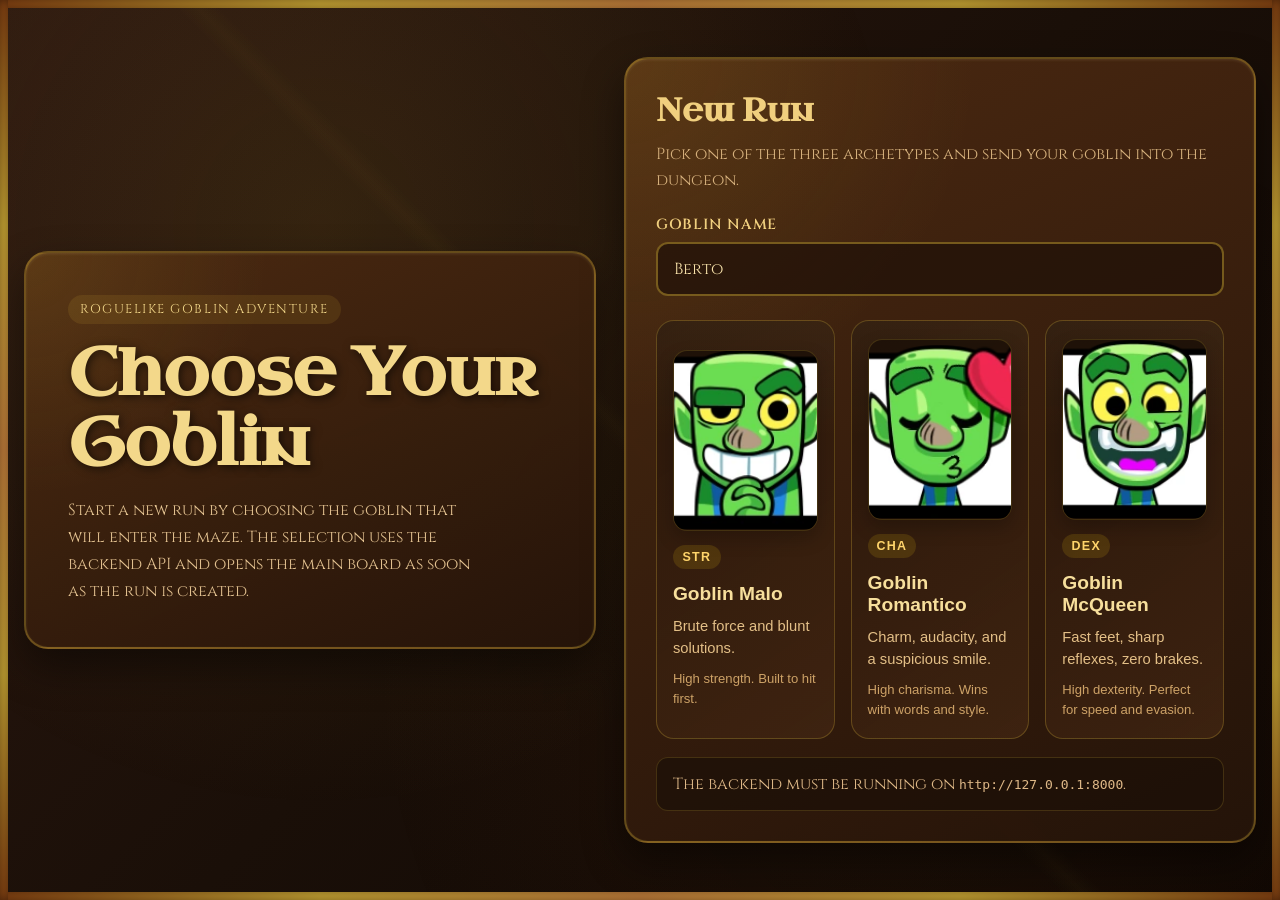
==== frontend/start.html @ b199ed65 "Add start screen and backend/frontend fixes" ====
<!DOCTYPE html>
<html lang="en">
<head>
    <meta charset="UTF-8">
    <meta name="viewport" content="width=device-width, initial-scale=1.0">
    <title>Goblins y Mazmorras | Start</title>
    <link rel="preconnect" href="https://fonts.googleapis.com">
    <link rel="preconnect" href="https://fonts.gstatic.com" crossorigin>
    <link href="https://fonts.googleapis.com/css2?family=Cinzel:wght@400;600;700&family=Uncial+Antiqua&display=swap" rel="stylesheet">
    <link rel="stylesheet" href="style.css">
</head>
<body class="start-screen">
    <main class="start-shell">
        <section class="start-hero">
            <p class="start-kicker">Roguelike Goblin Adventure</p>
            <h1 class="start-title">Choose Your Goblin</h1>
            <p class="start-copy">
                Start a new run by choosing the goblin that will enter the maze.
                The selection uses the backend API and opens the main board as soon as the run is created.
            </p>
        </section>

        <section class="start-panel">
            <div class="start-panel-header">
                <h2 class="start-panel-title">New Run</h2>
                <p class="start-panel-subtitle">Pick one of the three archetypes and send your goblin into the dungeon.</p>
            </div>

            <label class="start-label" for="goblinName">Goblin Name</label>
            <input id="goblinName" class="start-input" type="text" maxlength="40" value="Berto" placeholder="Berto">

            <div class="character-grid">
                <button class="character-card" type="button" data-archetype="malo">
                    <img class="character-art" src="../src/GoblinMalo.webp" alt="Goblin Malo">
                    <span class="character-badge">STR</span>
                    <h3 class="character-name">Goblin Malo</h3>
                    <p class="character-tagline">Brute force and blunt solutions.</p>
                    <p class="character-stats">High strength. Built to hit first.</p>
                </button>

                <button class="character-card" type="button" data-archetype="romantico">
                    <img class="character-art" src="../src/GoblinRomantico.webp" alt="Goblin Romantico">
                    <span class="character-badge">CHA</span>
                    <h3 class="character-name">Goblin Romantico</h3>
                    <p class="character-tagline">Charm, audacity, and a suspicious smile.</p>
                    <p class="character-stats">High charisma. Wins with words and style.</p>
                </button>

                <button class="character-card" type="button" data-archetype="rayo_mcqueen">
                    <img class="character-art" src="../src/GoblinMcQueen.webp" alt="Goblin McQueen">
                    <span class="character-badge">DEX</span>
                    <h3 class="character-name">Goblin McQueen</h3>
                    <p class="character-tagline">Fast feet, sharp reflexes, zero brakes.</p>
                    <p class="character-stats">High dexterity. Perfect for speed and evasion.</p>
                </button>
            </div>

            <div id="startStatus" class="start-status" aria-live="polite">
                The backend must be running on <code>http://127.0.0.1:8000</code>.
            </div>
        </section>
    </main>

    <div class="medieval-border top"></div>
    <div class="medieval-border bottom"></div>
    <div class="medieval-border left"></div>
    <div class="medieval-border right"></div>

    <script src="start.js"></script>
</body>
</html>
---- frontend/style.css ----
/* Medieval Theme Styles */
* {
    margin: 0;
    padding: 0;
    box-sizing: border-box;
}

body {
    font-family: 'Cinzel', serif;
    background: linear-gradient(135deg, #2c1810 0%, #1a0f08 50%, #0d0704 100%);
    background-attachment: fixed;
    overflow: hidden;
    position: relative;
    color: #d4af37;
}

body.start-screen {
    overflow: auto;
}

/* Parchment texture overlay */
body::before {
    content: '';
    position: fixed;
    top: 0;
    left: 0;
    width: 100%;
    height: 100%;
    background-image: 
        radial-gradient(circle at 25% 25%, rgba(212, 175, 55, 0.1) 0%, transparent 50%),
        radial-gradient(circle at 75% 75%, rgba(139, 69, 19, 0.1) 0%, transparent 50%),
        linear-gradient(45deg, transparent 49%, rgba(212, 175, 55, 0.03) 50%, transparent 51%);
    pointer-events: none;
    z-index: 1;
}

#gameCanvas {
    display: block;
    cursor: crosshair;
    position: relative;
    z-index: 2;
    border-radius: 8px;
    box-shadow: 
        inset 0 0 50px rgba(0, 0, 0, 0.5),
        0 0 30px rgba(212, 175, 55, 0.3);
}

/* Medieval Borders */
.medieval-border {
    position: fixed;
    background: linear-gradient(45deg, #8b4513, #d4af37, #8b4513);
    z-index: 3;
    box-shadow: inset 0 0 10px rgba(0, 0, 0, 0.5);
}

.medieval-border.top {
    top: 0;
    left: 0;
    right: 0;
    height: 8px;
    background: linear-gradient(to right, #8b4513, #d4af37, #cd853f, #d4af37, #8b4513);
}

.medieval-border.bottom {
    bottom: 0;
    left: 0;
    right: 0;
    height: 8px;
    background: linear-gradient(to right, #8b4513, #d4af37, #cd853f, #d4af37, #8b4513);
}

.medieval-border.left {
    top: 0;
    bottom: 0;
    left: 0;
    width: 8px;
    background: linear-gradient(to bottom, #8b4513, #d4af37, #cd853f, #d4af37, #8b4513);
}

.medieval-border.right {
    top: 0;
    bottom: 0;
    right: 0;
    width: 8px;
    background: linear-gradient(to bottom, #8b4513, #d4af37, #cd853f, #d4af37, #8b4513);
}

/* Game Overlay */
.game-overlay {
    position: fixed;
    top: 20px;
    left: 20px;
    right: 20px;
    z-index: 4;
    pointer-events: none;
}

.title-banner {
    text-align: center;
    margin-bottom: 20px;
    background: linear-gradient(135deg, rgba(139, 69, 19, 0.9), rgba(160, 82, 45, 0.9));
    border: 3px solid #d4af37;
    border-radius: 15px;
    padding: 15px 30px;
    box-shadow: 
        0 8px 32px rgba(0, 0, 0, 0.6),
        inset 0 2px 4px rgba(212, 175, 55, 0.3);
    backdrop-filter: blur(5px);
}

.game-title {
    font-family: 'Uncial Antiqua', cursive;
    font-size: 2.5rem;
    color: #d4af37;
    text-shadow: 
        2px 2px 4px rgba(0, 0, 0, 0.8),
        0 0 10px rgba(212, 175, 55, 0.5);
    margin-bottom: 5px;
    letter-spacing: 2px;
}

.subtitle {
    font-size: 1rem;
    color: #cd853f;
    font-style: italic;
    text-shadow: 1px 1px 2px rgba(0, 0, 0, 0.8);
    letter-spacing: 1px;
}

.game-info {
    position: fixed;
    top: 120px;
    right: 20px;
    width: 280px;
}

.info-panel {
    background: linear-gradient(135deg, rgba(139, 69, 19, 0.95), rgba(101, 67, 33, 0.95));
    border: 2px solid #d4af37;
    border-radius: 10px;
    padding: 15px;
    box-shadow: 
        0 6px 20px rgba(0, 0, 0, 0.6),
        inset 0 1px 3px rgba(212, 175, 55, 0.2);
    backdrop-filter: blur(3px);
}

.panel-title {
    font-size: 1.1rem;
    font-weight: 600;
    color: #d4af37;
    text-align: center;
    margin-bottom: 10px;
    text-shadow: 1px 1px 2px rgba(0, 0, 0, 0.8);
    border-bottom: 1px solid rgba(212, 175, 55, 0.3);
    padding-bottom: 5px;
}

.quest-text {
    font-size: 0.9rem;
    color: #deb887;
    line-height: 1.4;
    text-shadow: 1px 1px 1px rgba(0, 0, 0, 0.6);
}

.start-shell {
    position: relative;
    z-index: 2;
    min-height: 100vh;
    padding: 56px 24px;
    display: grid;
    grid-template-columns: minmax(280px, 0.95fr) minmax(320px, 1.05fr);
    gap: 28px;
    align-items: center;
}

.start-hero,
.start-panel {
    border: 2px solid rgba(212, 175, 55, 0.35);
    border-radius: 24px;
    background:
        radial-gradient(circle at top left, rgba(212, 175, 55, 0.12), transparent 35%),
        linear-gradient(155deg, rgba(78, 43, 18, 0.94), rgba(37, 20, 9, 0.97));
    box-shadow:
        0 18px 40px rgba(0, 0, 0, 0.45),
        inset 0 1px 3px rgba(255, 235, 174, 0.12);
}

.start-hero {
    padding: 42px;
}

.start-kicker {
    display: inline-block;
    margin-bottom: 14px;
    padding: 6px 12px;
    border-radius: 999px;
    background: rgba(212, 175, 55, 0.12);
    color: #f3d88a;
    font-size: 0.8rem;
    letter-spacing: 0.12em;
    text-transform: uppercase;
}

.start-title {
    font-family: 'Uncial Antiqua', cursive;
    font-size: clamp(2.4rem, 6vw, 4.2rem);
    line-height: 1.05;
    color: #f3d88a;
    text-shadow: 2px 2px 10px rgba(0, 0, 0, 0.6);
    margin-bottom: 18px;
}

.start-copy {
    max-width: 42ch;
    color: #e1c08f;
    font-size: 1rem;
    line-height: 1.7;
}

.start-panel {
    padding: 30px;
}

.start-panel-header {
    margin-bottom: 22px;
}

.start-panel-title {
    font-family: 'Uncial Antiqua', cursive;
    font-size: 2rem;
    color: #f0cf7e;
    margin-bottom: 10px;
}

.start-panel-subtitle {
    color: #d5b07c;
    line-height: 1.6;
}

.start-label {
    display: block;
    margin-bottom: 8px;
    color: #f0cf7e;
    font-size: 0.92rem;
    font-weight: 600;
    letter-spacing: 0.05em;
    text-transform: uppercase;
}

.start-input {
    width: 100%;
    margin-bottom: 24px;
    padding: 14px 16px;
    border: 2px solid rgba(212, 175, 55, 0.45);
    border-radius: 12px;
    background: rgba(34, 18, 8, 0.75);
    color: #f8e2aa;
    font-family: 'Cinzel', serif;
    font-size: 1rem;
    outline: none;
    transition: border-color 0.2s ease, box-shadow 0.2s ease;
}

.start-input:focus {
    border-color: #f1c40f;
    box-shadow: 0 0 0 4px rgba(241, 196, 15, 0.12);
}

.character-grid {
    display: grid;
    grid-template-columns: repeat(3, minmax(0, 1fr));
    gap: 16px;
}

.character-card {
    text-align: left;
    padding: 18px 16px;
    border: 1px solid rgba(212, 175, 55, 0.28);
    border-radius: 18px;
    background:
        linear-gradient(180deg, rgba(255, 220, 140, 0.05), transparent 28%),
        linear-gradient(145deg, rgba(40, 22, 10, 0.9), rgba(68, 39, 19, 0.72));
    color: inherit;
    cursor: pointer;
    transition: transform 0.2s ease, border-color 0.2s ease, box-shadow 0.2s ease;
}

.character-card:hover {
    transform: translateY(-4px);
    border-color: rgba(241, 196, 15, 0.65);
    box-shadow: 0 12px 25px rgba(0, 0, 0, 0.28);
}

.character-art {
    display: block;
    width: 100%;
    aspect-ratio: 4 / 5;
    object-fit: cover;
    object-position: center top;
    border-radius: 14px;
    margin-bottom: 14px;
    border: 1px solid rgba(212, 175, 55, 0.2);
    box-shadow: 0 8px 18px rgba(0, 0, 0, 0.22);
    background: rgba(20, 11, 5, 0.65);
}

.character-card:disabled {
    cursor: progress;
    opacity: 0.7;
}

.character-card.is-loading {
    transform: none;
}

.character-badge {
    display: inline-flex;
    align-items: center;
    justify-content: center;
    min-width: 48px;
    padding: 5px 9px;
    border-radius: 999px;
    margin-bottom: 14px;
    background: rgba(241, 196, 15, 0.14);
    color: #ffd56b;
    font-size: 0.78rem;
    font-weight: 700;
    letter-spacing: 0.1em;
}

.character-name {
    color: #f7df9c;
    font-size: 1.2rem;
    margin-bottom: 10px;
}

.character-tagline {
    color: #e3bf87;
    font-size: 0.92rem;
    line-height: 1.5;
    margin-bottom: 10px;
}

.character-stats {
    color: #cda267;
    font-size: 0.82rem;
    line-height: 1.5;
}

.start-status {
    margin-top: 18px;
    padding: 14px 16px;
    border-radius: 12px;
    background: rgba(28, 16, 8, 0.72);
    border: 1px solid rgba(212, 175, 55, 0.2);
    color: #deb887;
    line-height: 1.5;
}

.start-status.is-error {
    color: #f5b7b1;
    border-color: rgba(231, 76, 60, 0.35);
}

.start-status.is-success {
    color: #d8c28a;
}

.inventory-button {
    position: fixed;
    top: 120px;
    left: 20px;
    padding: 10px 18px;
    border: 2px solid #d4af37;
    border-radius: 999px;
    background: linear-gradient(135deg, rgba(139, 69, 19, 0.95), rgba(101, 67, 33, 0.95));
    color: #f3d88a;
    font-family: 'Cinzel', serif;
    font-size: 0.9rem;
    font-weight: 600;
    letter-spacing: 0.04em;
    cursor: pointer;
    pointer-events: auto;
    z-index: 5;
    box-shadow:
        0 6px 18px rgba(0, 0, 0, 0.45),
        inset 0 1px 2px rgba(212, 175, 55, 0.25);
    transition: transform 0.2s ease, box-shadow 0.2s ease, background 0.2s ease;
}

.inventory-button:hover {
    transform: translateY(-2px);
    background: linear-gradient(135deg, rgba(160, 82, 45, 0.98), rgba(120, 80, 40, 0.98));
    box-shadow:
        0 10px 24px rgba(0, 0, 0, 0.5),
        inset 0 1px 2px rgba(212, 175, 55, 0.35);
}

.inventory-button:focus-visible {
    outline: 2px solid #f1c40f;
    outline-offset: 3px;
}

.inventory-modal {
    position: fixed;
    inset: 0;
    display: flex;
    justify-content: flex-start;
    align-items: center;
    padding: 24px;
    background: rgba(10, 6, 4, 0.72);
    backdrop-filter: blur(5px);
    z-index: 900;
}

.inventory-modal.hidden {
    display: none;
}

.inventory-panel {
    width: min(380px, calc(100vw - 48px));
    max-height: min(78vh, 700px);
    overflow: hidden;
    display: flex;
    flex-direction: column;
    background:
        radial-gradient(circle at top left, rgba(212, 175, 55, 0.12), transparent 38%),
        linear-gradient(160deg, rgba(92, 51, 23, 0.97), rgba(54, 31, 15, 0.97));
    border: 2px solid #d4af37;
    border-radius: 18px;
    box-shadow:
        0 20px 45px rgba(0, 0, 0, 0.6),
        inset 0 1px 3px rgba(255, 231, 155, 0.2);
}

.inventory-header {
    display: flex;
    justify-content: space-between;
    align-items: center;
    gap: 12px;
    padding: 18px 20px 14px;
    border-bottom: 1px solid rgba(212, 175, 55, 0.28);
}

.inventory-header h3 {
    margin: 0;
    color: #f3d88a;
    font-size: 1.25rem;
    text-shadow: 1px 1px 2px rgba(0, 0, 0, 0.7);
}

.inventory-status {
    padding: 14px 20px 0;
    color: #deb887;
    font-size: 0.95rem;
    line-height: 1.4;
}

.inventory-status.is-error {
    color: #f5b7b1;
}

.inventory-list {
    padding: 16px 20px 20px;
    overflow-y: auto;
    display: flex;
    flex-direction: column;
    gap: 12px;
}

.inventory-item {
    padding: 14px 14px 12px;
    border: 1px solid rgba(212, 175, 55, 0.24);
    border-radius: 12px;
    background: linear-gradient(135deg, rgba(33, 20, 11, 0.64), rgba(74, 45, 23, 0.58));
    box-shadow: inset 0 1px 2px rgba(255, 236, 171, 0.08);
}

.inventory-item-title {
    display: flex;
    justify-content: space-between;
    align-items: baseline;
    gap: 10px;
    margin-bottom: 6px;
}

.inventory-item-name {
    color: #f6e0a3;
    font-size: 1rem;
    font-weight: 700;
}

.inventory-item-qty {
    color: #ffd56b;
    font-size: 0.9rem;
    font-weight: 600;
}

.inventory-item-meta,
.inventory-item-description,
.inventory-item-stats {
    color: #deb887;
    font-size: 0.88rem;
    line-height: 1.4;
}

.inventory-item-meta {
    margin-bottom: 6px;
}

.inventory-item-description {
    margin-bottom: 8px;
}

.inventory-item-stats {
    color: #f1d18a;
}

/* Responsive Design */
@media (max-width: 768px) {
    .start-shell {
        grid-template-columns: 1fr;
        padding: 32px 18px 48px;
    }

    .start-hero,
    .start-panel {
        padding: 24px;
    }

    .character-grid {
        grid-template-columns: 1fr;
    }

    .game-title {
        font-size: 1.8rem;
    }
    
    .title-banner {
        padding: 10px 20px;
    }
    
    .game-info {
        position: fixed;
        bottom: 20px;
        right: 20px;
        left: 20px;
        width: auto;
    }

    .inventory-button {
        top: auto;
        bottom: 132px;
        left: 20px;
    }
    
    .info-panel {
        padding: 12px;
    }

    .inventory-modal {
        justify-content: center;
        align-items: flex-end;
        padding: 16px;
    }

    .inventory-panel {
        width: 100%;
        max-height: 72vh;
    }
}

/* Subtle animations */
.title-banner {
    animation: glow 3s ease-in-out infinite alternate;
}

@keyframes glow {
    from {
        box-shadow: 
            0 8px 32px rgba(0, 0, 0, 0.6),
            inset 0 2px 4px rgba(212, 175, 55, 0.3);
    }
    to {
        box-shadow: 
            0 8px 32px rgba(0, 0, 0, 0.6),
            inset 0 2px 4px rgba(212, 175, 55, 0.5),
            0 0 20px rgba(212, 175, 55, 0.2);
    }
}

/* Chat Modal Styles */
.chat-modal {
    position: fixed;
    top: 0;
    left: 0;
    width: 100%;
    height: 100%;
    background: rgba(0, 0, 0, 0.8);
    display: flex;
    justify-content: center;
    align-items: center;
    z-index: 1000;
    backdrop-filter: blur(5px);
}

.chat-modal.hidden {
    display: none;
}

.chat-container {
    background: linear-gradient(135deg, rgba(139, 69, 19, 0.95), rgba(101, 67, 33, 0.95));
    border: 3px solid #d4af37;
    border-radius: 15px;
    width: 90%;
    max-width: 500px;
    max-height: 80vh;
    box-shadow: 
        0 10px 40px rgba(0, 0, 0, 0.8),
        inset 0 2px 4px rgba(212, 175, 55, 0.3);
    backdrop-filter: blur(10px);
    display: flex;
    flex-direction: column;
}

.chat-header {
    padding: 15px 20px;
    border-bottom: 2px solid rgba(212, 175, 55, 0.3);
    display: flex;
    justify-content: space-between;
    align-items: center;
}

.chat-header h3 {
    color: #d4af37;
    font-size: 1.3rem;
    text-shadow: 1px 1px 2px rgba(0, 0, 0, 0.8);
    margin: 0;
}

.close-btn {
    background: none;
    border: none;
    color: #d4af37;
    font-size: 1.5rem;
    cursor: pointer;
    padding: 5px 10px;
    border-radius: 5px;
    transition: all 0.3s ease;
}

.close-btn:hover {
    background: rgba(212, 175, 55, 0.2);
    transform: scale(1.1);
}

.chat-messages {
    flex: 1;
    padding: 20px;
    overflow-y: auto;
    max-height: 300px;
    min-height: 150px;
}

.message {
    margin-bottom: 15px;
    padding: 12px 15px;
    border-radius: 10px;
    line-height: 1.4;
    word-wrap: break-word;
}

.message.gm {
    background: linear-gradient(135deg, rgba(212, 175, 55, 0.2), rgba(205, 133, 63, 0.2));
    border-left: 4px solid #d4af37;
    color: #deb887;
    text-shadow: 1px 1px 1px rgba(0, 0, 0, 0.6);
}

.message.player {
    background: linear-gradient(135deg, rgba(142, 68, 173, 0.3), rgba(155, 89, 182, 0.3));
    border-left: 4px solid #9b59b6;
    color: #e8d5ff;
    text-shadow: 1px 1px 1px rgba(0, 0, 0, 0.6);
    margin-left: 20px;
}

.message.result {
    background: linear-gradient(135deg, rgba(46, 125, 50, 0.3), rgba(76, 175, 80, 0.3));
    border-left: 4px solid #4caf50;
    color: #c8e6c9;
    text-shadow: 1px 1px 1px rgba(0, 0, 0, 0.6);
    font-weight: 600;
}

.chat-input-area {
    padding: 15px 20px;
    border-top: 2px solid rgba(212, 175, 55, 0.3);
    display: flex;
    gap: 10px;
}

#chatInput {
    flex: 1;
    padding: 10px 15px;
    border: 2px solid rgba(212, 175, 55, 0.5);
    border-radius: 8px;
    background: rgba(139, 69, 19, 0.3);
    color: #deb887;
    font-family: 'Cinzel', serif;
    font-size: 0.9rem;
    outline: none;
    transition: all 0.3s ease;
}

#chatInput:focus {
    border-color: #d4af37;
    background: rgba(139, 69, 19, 0.5);
    box-shadow: 0 0 10px rgba(212, 175, 55, 0.3);
}

#chatInput::placeholder {
    color: rgba(222, 184, 135, 0.6);
    font-style: italic;
}

#sendChatBtn {
    padding: 10px 20px;
    background: linear-gradient(135deg, #d4af37, #cd853f);
    border: none;
    border-radius: 8px;
    color: #2c1810;
    font-family: 'Cinzel', serif;
    font-weight: 600;
    cursor: pointer;
    transition: all 0.3s ease;
    text-shadow: 1px 1px 1px rgba(0, 0, 0, 0.3);
}

#sendChatBtn:hover {
    background: linear-gradient(135deg, #f1c40f, #d4af37);
    transform: translateY(-2px);
    box-shadow: 0 4px 12px rgba(212, 175, 55, 0.4);
}

#sendChatBtn:disabled {
    opacity: 0.5;
    cursor: not-allowed;
    transform: none;
}

.chat-loading {
    padding: 15px 20px;
    text-align: center;
    border-top: 2px solid rgba(212, 175, 55, 0.3);
    display: flex;
    align-items: center;
    justify-content: center;
    gap: 10px;
    color: #deb887;
    font-style: italic;
}

.chat-loading.hidden {
    display: none;
}

.loading-spinner {
    width: 20px;
    height: 20px;
    border: 2px solid rgba(212, 175, 55, 0.3);
    border-top: 2px solid #d4af37;
    border-radius: 50%;
    animation: spin 1s linear infinite;
}

@keyframes spin {
    0% { transform: rotate(0deg); }
    100% { transform: rotate(360deg); }
}

/* Mobile responsiveness for chat */
@media (max-width: 768px) {
    .chat-container {
        width: 95%;
        max-height: 90vh;
    }
    
    .chat-messages {
        max-height: 250px;
    }
    
    .message.player {
        margin-left: 10px;
    }
    
    #chatInput {
        font-size: 16px; /* Prevent zoom on iOS */
    }
}
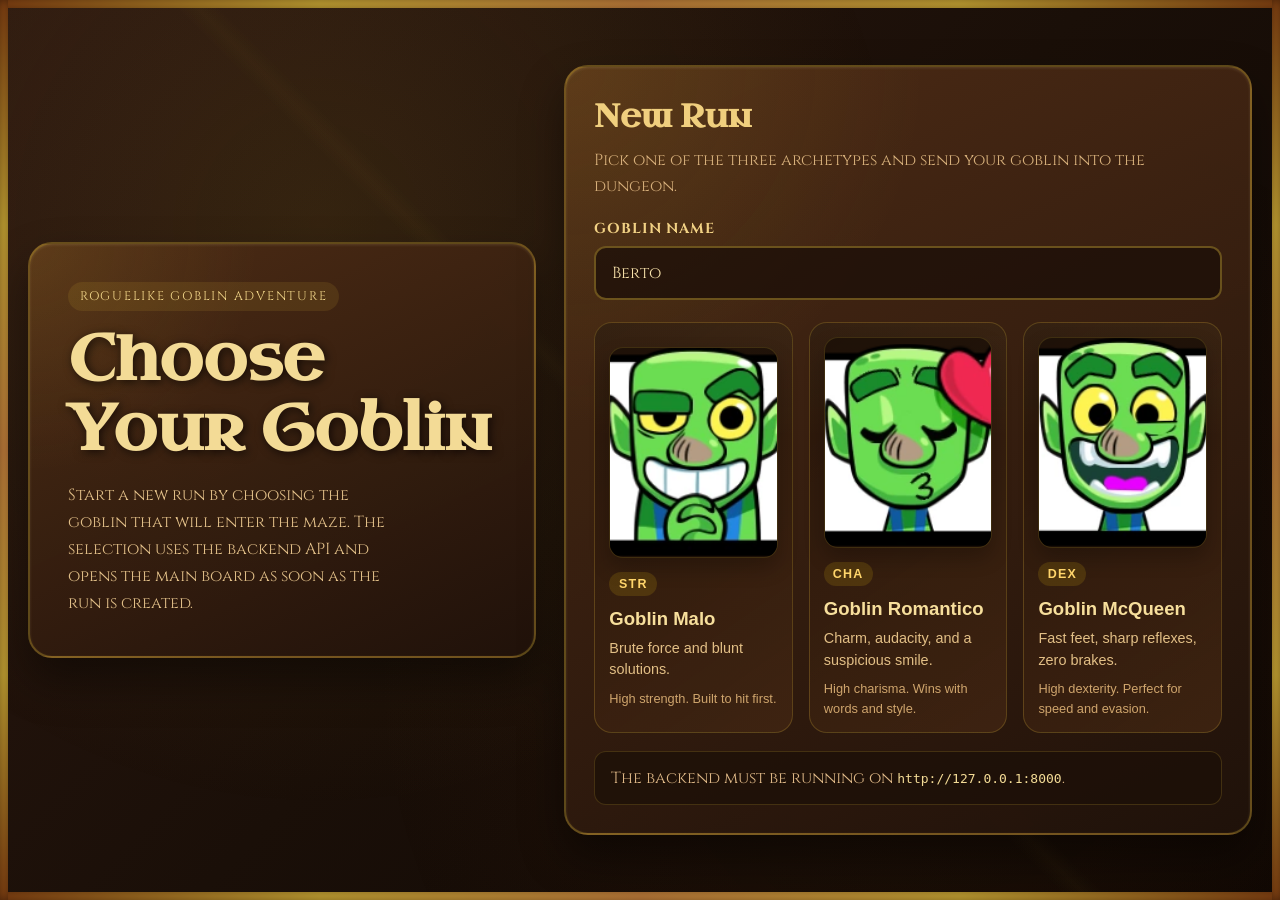
==== commit bec11e07: "Merge latest frontend and run flow updates" ====
--- a/frontend/start.html
+++ b/frontend/start.html
@@ -66,6 +66,7 @@
     <div class="medieval-border left"></div>
     <div class="medieval-border right"></div>
 
+    <script src="config.js"></script>
     <script src="start.js"></script>
 </body>
 </html>
--- a/frontend/style.css
+++ b/frontend/style.css
@@ -132,6 +132,7 @@
     top: 120px;
     right: 20px;
     width: 280px;
+    pointer-events: auto;
 }
 
 .info-panel {
@@ -143,6 +144,7 @@
         0 6px 20px rgba(0, 0, 0, 0.6),
         inset 0 1px 3px rgba(212, 175, 55, 0.2);
     backdrop-filter: blur(3px);
+    pointer-events: auto;
 }
 
 .panel-title {
@@ -163,31 +165,32 @@
     text-shadow: 1px 1px 1px rgba(0, 0, 0, 0.6);
 }
 
+/* Start Screen */
 .start-shell {
     position: relative;
     z-index: 2;
     min-height: 100vh;
-    padding: 56px 24px;
+    padding: 48px 28px;
     display: grid;
-    grid-template-columns: minmax(280px, 0.95fr) minmax(320px, 1.05fr);
+    grid-template-columns: minmax(280px, 0.85fr) minmax(420px, 1.15fr);
     gap: 28px;
     align-items: center;
 }
 
 .start-hero,
 .start-panel {
-    border: 2px solid rgba(212, 175, 55, 0.35);
+    border: 2px solid rgba(212, 175, 55, 0.34);
     border-radius: 24px;
     background:
         radial-gradient(circle at top left, rgba(212, 175, 55, 0.12), transparent 35%),
-        linear-gradient(155deg, rgba(78, 43, 18, 0.94), rgba(37, 20, 9, 0.97));
+        linear-gradient(155deg, rgba(79, 45, 22, 0.95), rgba(32, 18, 10, 0.97));
     box-shadow:
-        0 18px 40px rgba(0, 0, 0, 0.45),
-        inset 0 1px 3px rgba(255, 235, 174, 0.12);
+        0 22px 44px rgba(0, 0, 0, 0.42),
+        inset 0 1px 3px rgba(255, 230, 160, 0.14);
 }
 
 .start-hero {
-    padding: 42px;
+    padding: 38px;
 }
 
 .start-kicker {
@@ -196,65 +199,65 @@
     padding: 6px 12px;
     border-radius: 999px;
     background: rgba(212, 175, 55, 0.12);
-    color: #f3d88a;
-    font-size: 0.8rem;
-    letter-spacing: 0.12em;
+    color: #f5d98b;
+    font-size: 0.78rem;
+    letter-spacing: 0.14em;
     text-transform: uppercase;
 }
 
 .start-title {
     font-family: 'Uncial Antiqua', cursive;
-    font-size: clamp(2.4rem, 6vw, 4.2rem);
-    line-height: 1.05;
-    color: #f3d88a;
-    text-shadow: 2px 2px 10px rgba(0, 0, 0, 0.6);
+    font-size: clamp(2.3rem, 5vw, 4.2rem);
+    line-height: 1.08;
     margin-bottom: 18px;
+    color: #f3db96;
+    text-shadow: 2px 2px 10px rgba(0, 0, 0, 0.65);
 }
 
 .start-copy {
-    max-width: 42ch;
-    color: #e1c08f;
+    max-width: 34ch;
+    color: #e1bf88;
     font-size: 1rem;
     line-height: 1.7;
 }
 
 .start-panel {
-    padding: 30px;
+    padding: 28px;
 }
 
 .start-panel-header {
-    margin-bottom: 22px;
+    margin-bottom: 20px;
 }
 
 .start-panel-title {
+    margin-bottom: 10px;
     font-family: 'Uncial Antiqua', cursive;
     font-size: 2rem;
     color: #f0cf7e;
-    margin-bottom: 10px;
 }
 
 .start-panel-subtitle {
-    color: #d5b07c;
+    color: #d7b07b;
     line-height: 1.6;
 }
 
 .start-label {
     display: block;
     margin-bottom: 8px;
-    color: #f0cf7e;
-    font-size: 0.92rem;
-    font-weight: 600;
-    letter-spacing: 0.05em;
+    color: #f1d184;
+    font-size: 0.9rem;
+    font-weight: 700;
+    letter-spacing: 0.06em;
     text-transform: uppercase;
 }
 
 .start-input {
     width: 100%;
-    margin-bottom: 24px;
+    margin-bottom: 22px;
     padding: 14px 16px;
-    border: 2px solid rgba(212, 175, 55, 0.45);
+    border: 2px solid rgba(212, 175, 55, 0.4);
     border-radius: 12px;
-    background: rgba(34, 18, 8, 0.75);
+    background: rgba(28, 15, 8, 0.76);
     color: #f8e2aa;
     font-family: 'Cinzel', serif;
     font-size: 1rem;
@@ -275,12 +278,12 @@
 
 .character-card {
     text-align: left;
-    padding: 18px 16px;
-    border: 1px solid rgba(212, 175, 55, 0.28);
+    padding: 14px;
+    border: 1px solid rgba(212, 175, 55, 0.24);
     border-radius: 18px;
     background:
         linear-gradient(180deg, rgba(255, 220, 140, 0.05), transparent 28%),
-        linear-gradient(145deg, rgba(40, 22, 10, 0.9), rgba(68, 39, 19, 0.72));
+        linear-gradient(145deg, rgba(40, 22, 10, 0.92), rgba(68, 39, 19, 0.74));
     color: inherit;
     cursor: pointer;
     transition: transform 0.2s ease, border-color 0.2s ease, box-shadow 0.2s ease;
@@ -289,7 +292,16 @@
 .character-card:hover {
     transform: translateY(-4px);
     border-color: rgba(241, 196, 15, 0.65);
-    box-shadow: 0 12px 25px rgba(0, 0, 0, 0.28);
+    box-shadow: 0 14px 26px rgba(0, 0, 0, 0.28);
+}
+
+.character-card:disabled {
+    cursor: progress;
+    opacity: 0.75;
+}
+
+.character-card.is-loading {
+    transform: none;
 }
 
 .character-art {
@@ -300,18 +312,9 @@
     object-position: center top;
     border-radius: 14px;
     margin-bottom: 14px;
-    border: 1px solid rgba(212, 175, 55, 0.2);
-    box-shadow: 0 8px 18px rgba(0, 0, 0, 0.22);
+    border: 1px solid rgba(212, 175, 55, 0.18);
+    box-shadow: 0 10px 20px rgba(0, 0, 0, 0.24);
     background: rgba(20, 11, 5, 0.65);
-}
-
-.character-card:disabled {
-    cursor: progress;
-    opacity: 0.7;
-}
-
-.character-card.is-loading {
-    transform: none;
 }
 
 .character-badge {
@@ -321,7 +324,7 @@
     min-width: 48px;
     padding: 5px 9px;
     border-radius: 999px;
-    margin-bottom: 14px;
+    margin-bottom: 12px;
     background: rgba(241, 196, 15, 0.14);
     color: #ffd56b;
     font-size: 0.78rem;
@@ -331,20 +334,20 @@
 
 .character-name {
     color: #f7df9c;
-    font-size: 1.2rem;
-    margin-bottom: 10px;
+    font-size: 1.16rem;
+    margin-bottom: 8px;
 }
 
 .character-tagline {
-    color: #e3bf87;
-    font-size: 0.92rem;
+    color: #e2bf86;
+    font-size: 0.9rem;
     line-height: 1.5;
-    margin-bottom: 10px;
+    margin-bottom: 8px;
 }
 
 .character-stats {
-    color: #cda267;
-    font-size: 0.82rem;
+    color: #cfa56d;
+    font-size: 0.8rem;
     line-height: 1.5;
 }
 
@@ -358,6 +361,10 @@
     line-height: 1.5;
 }
 
+.start-status code {
+    color: #f3db96;
+}
+
 .start-status.is-error {
     color: #f5b7b1;
     border-color: rgba(231, 76, 60, 0.35);
@@ -367,51 +374,110 @@
     color: #d8c28a;
 }
 
+/* Stats Panel */
+.stats-panel {
+    background: linear-gradient(135deg, rgba(139, 69, 19, 0.95), rgba(101, 67, 33, 0.95));
+    border: 2px solid #d4af37;
+    border-radius: 10px;
+    padding: 15px;
+    margin-top: 15px;
+    box-shadow: 
+        0 6px 20px rgba(0, 0, 0, 0.6),
+        inset 0 1px 3px rgba(212, 175, 55, 0.2);
+    backdrop-filter: blur(3px);
+    pointer-events: auto;
+}
+
+.goblin-profile {
+    display: grid;
+    grid-template-columns: 72px 1fr;
+    gap: 12px;
+    align-items: center;
+    margin-bottom: 14px;
+    padding: 10px;
+    border: 1px solid rgba(212, 175, 55, 0.22);
+    border-radius: 12px;
+    background:
+        radial-gradient(circle at top left, rgba(255, 222, 148, 0.12), transparent 40%),
+        rgba(48, 26, 12, 0.72);
+}
+
+.goblin-profile-image {
+    display: block;
+    width: 72px;
+    height: 72px;
+    object-fit: cover;
+    object-position: center top;
+    border-radius: 14px;
+    border: 2px solid rgba(212, 175, 55, 0.5);
+    box-shadow: 0 8px 18px rgba(0, 0, 0, 0.32);
+    background: rgba(20, 11, 5, 0.7);
+}
+
+.goblin-profile-copy {
+    min-width: 0;
+}
+
+.goblin-profile-label {
+    color: #cfa56d;
+    font-size: 0.72rem;
+    text-transform: uppercase;
+    letter-spacing: 0.08em;
+    margin-bottom: 4px;
+}
+
+.goblin-profile-name {
+    color: #f5deb0;
+    font-size: 1rem;
+    font-weight: 700;
+    line-height: 1.3;
+    text-shadow: 1px 1px 2px rgba(0, 0, 0, 0.75);
+    overflow-wrap: anywhere;
+}
+
 .inventory-button {
     position: fixed;
+    left: 20px;
     top: 120px;
-    left: 20px;
-    padding: 10px 18px;
+    z-index: 5;
+    pointer-events: auto;
+    padding: 12px 18px;
     border: 2px solid #d4af37;
-    border-radius: 999px;
-    background: linear-gradient(135deg, rgba(139, 69, 19, 0.95), rgba(101, 67, 33, 0.95));
-    color: #f3d88a;
+    border-radius: 10px;
+    background: linear-gradient(135deg, rgba(139, 69, 19, 0.96), rgba(101, 67, 33, 0.96));
+    color: #f6deb0;
     font-family: 'Cinzel', serif;
-    font-size: 0.9rem;
-    font-weight: 600;
-    letter-spacing: 0.04em;
+    font-weight: 700;
+    letter-spacing: 0.3px;
     cursor: pointer;
-    pointer-events: auto;
-    z-index: 5;
     box-shadow:
-        0 6px 18px rgba(0, 0, 0, 0.45),
+        0 6px 20px rgba(0, 0, 0, 0.55),
         inset 0 1px 2px rgba(212, 175, 55, 0.25);
     transition: transform 0.2s ease, box-shadow 0.2s ease, background 0.2s ease;
 }
 
 .inventory-button:hover {
-    transform: translateY(-2px);
-    background: linear-gradient(135deg, rgba(160, 82, 45, 0.98), rgba(120, 80, 40, 0.98));
+    transform: translateY(-1px);
+    background: linear-gradient(135deg, rgba(160, 82, 45, 0.98), rgba(139, 69, 19, 0.98));
     box-shadow:
-        0 10px 24px rgba(0, 0, 0, 0.5),
+        0 8px 24px rgba(0, 0, 0, 0.62),
         inset 0 1px 2px rgba(212, 175, 55, 0.35);
 }
 
-.inventory-button:focus-visible {
-    outline: 2px solid #f1c40f;
-    outline-offset: 3px;
+.inventory-button:active {
+    transform: translateY(0);
 }
 
 .inventory-modal {
     position: fixed;
     inset: 0;
-    display: flex;
-    justify-content: flex-start;
+    z-index: 1200;
+    display: flex;
+    justify-content: center;
     align-items: center;
     padding: 24px;
-    background: rgba(10, 6, 4, 0.72);
-    backdrop-filter: blur(5px);
-    z-index: 900;
+    background: rgba(7, 4, 2, 0.78);
+    backdrop-filter: blur(6px);
 }
 
 .inventory-modal.hidden {
@@ -419,19 +485,16 @@
 }
 
 .inventory-panel {
-    width: min(380px, calc(100vw - 48px));
-    max-height: min(78vh, 700px);
-    overflow: hidden;
-    display: flex;
-    flex-direction: column;
-    background:
-        radial-gradient(circle at top left, rgba(212, 175, 55, 0.12), transparent 38%),
-        linear-gradient(160deg, rgba(92, 51, 23, 0.97), rgba(54, 31, 15, 0.97));
-    border: 2px solid #d4af37;
-    border-radius: 18px;
+    width: min(92vw, 760px);
+    max-height: 82vh;
+    overflow: auto;
+    padding: 20px;
+    border-radius: 16px;
+    border: 3px solid #d4af37;
+    background: linear-gradient(135deg, rgba(139, 69, 19, 0.97), rgba(101, 67, 33, 0.97));
     box-shadow:
-        0 20px 45px rgba(0, 0, 0, 0.6),
-        inset 0 1px 3px rgba(255, 231, 155, 0.2);
+        0 18px 50px rgba(0, 0, 0, 0.72),
+        inset 0 1px 3px rgba(212, 175, 55, 0.25);
 }
 
 .inventory-header {
@@ -439,82 +502,95 @@
     justify-content: space-between;
     align-items: center;
     gap: 12px;
-    padding: 18px 20px 14px;
-    border-bottom: 1px solid rgba(212, 175, 55, 0.28);
+    margin-bottom: 12px;
 }
 
 .inventory-header h3 {
     margin: 0;
-    color: #f3d88a;
-    font-size: 1.25rem;
-    text-shadow: 1px 1px 2px rgba(0, 0, 0, 0.7);
+    color: #d4af37;
+    font-size: 1.2rem;
 }
 
 .inventory-status {
-    padding: 14px 20px 0;
+    margin-bottom: 10px;
     color: #deb887;
-    font-size: 0.95rem;
-    line-height: 1.4;
 }
 
 .inventory-status.is-error {
-    color: #f5b7b1;
+    color: #ffb3b3;
 }
 
 .inventory-list {
-    padding: 16px 20px 20px;
-    overflow-y: auto;
-    display: flex;
-    flex-direction: column;
+    display: grid;
     gap: 12px;
 }
 
 .inventory-item {
-    padding: 14px 14px 12px;
-    border: 1px solid rgba(212, 175, 55, 0.24);
+    padding: 14px;
     border-radius: 12px;
-    background: linear-gradient(135deg, rgba(33, 20, 11, 0.64), rgba(74, 45, 23, 0.58));
-    box-shadow: inset 0 1px 2px rgba(255, 236, 171, 0.08);
+    background: rgba(44, 24, 16, 0.46);
+    border: 1px solid rgba(212, 175, 55, 0.18);
 }
 
 .inventory-item-title {
     display: flex;
     justify-content: space-between;
-    align-items: baseline;
-    gap: 10px;
+    align-items: center;
+    gap: 12px;
     margin-bottom: 6px;
 }
 
 .inventory-item-name {
-    color: #f6e0a3;
-    font-size: 1rem;
+    color: #f6deb0;
     font-weight: 700;
 }
 
 .inventory-item-qty {
-    color: #ffd56b;
+    color: #d4af37;
     font-size: 0.9rem;
-    font-weight: 600;
 }
 
 .inventory-item-meta,
 .inventory-item-description,
 .inventory-item-stats {
     color: #deb887;
-    font-size: 0.88rem;
-    line-height: 1.4;
-}
-
-.inventory-item-meta {
-    margin-bottom: 6px;
-}
-
-.inventory-item-description {
-    margin-bottom: 8px;
-}
-
-.inventory-item-stats {
-    color: #f1d18a;
+    font-size: 0.9rem;
+    margin-top: 5px;
+}
+
+.stats-container {
+    display: flex;
+    flex-direction: column;
+    gap: 8px;
+}
+
+.stat-item {
+    display: flex;
+    align-items: center;
+    gap: 8px;
+    padding: 5px 0;
+}
+
+.stat-icon {
+    font-size: 1.1rem;
+    width: 20px;
+    text-align: center;
+}
+
+.stat-label {
+    font-size: 0.9rem;
+    color: #deb887;
+    flex: 1;
+    text-shadow: 1px 1px 1px rgba(0, 0, 0, 0.6);
+}
+
+.stat-value {
+    font-size: 0.9rem;
+    color: #d4af37;
+    font-weight: 600;
+    text-shadow: 1px 1px 1px rgba(0, 0, 0, 0.8);
+    min-width: 30px;
+    text-align: right;
 }
 
 /* Responsive Design */
@@ -554,6 +630,16 @@
         bottom: 132px;
         left: 20px;
     }
+
+    .goblin-profile {
+        grid-template-columns: 60px 1fr;
+        gap: 10px;
+    }
+
+    .goblin-profile-image {
+        width: 60px;
+        height: 60px;
+    }
     
     .info-panel {
         padding: 12px;
@@ -569,6 +655,93 @@
         width: 100%;
         max-height: 72vh;
     }
+}
+
+.inventory-item-actions {
+    display: flex;
+    justify-content: flex-end;
+    margin-top: 12px;
+}
+
+.equipped-panel {
+    margin: 12px 0 18px;
+    padding: 14px;
+    border: 1px solid rgba(212, 175, 55, 0.35);
+    border-radius: 12px;
+    background: linear-gradient(135deg, rgba(101, 67, 33, 0.35), rgba(139, 69, 19, 0.25));
+    box-shadow: inset 0 1px 3px rgba(212, 175, 55, 0.08);
+}
+
+.equipped-title {
+    margin: 0 0 10px;
+    color: #d4af37;
+    font-family: 'Cinzel', serif;
+    font-size: 0.95rem;
+}
+
+.equipped-list {
+    display: grid;
+    gap: 10px;
+}
+
+.equipped-item {
+    padding: 10px 12px;
+    border-radius: 10px;
+    background: rgba(44, 24, 16, 0.42);
+    border: 1px solid rgba(212, 175, 55, 0.18);
+}
+
+.equipped-item-header {
+    display: flex;
+    justify-content: space-between;
+    gap: 10px;
+    margin-bottom: 6px;
+}
+
+.equipped-item-name {
+    color: #f6deb0;
+    font-weight: 600;
+}
+
+.equipped-item-slot {
+    color: #d4af37;
+    font-size: 0.8rem;
+    text-transform: capitalize;
+}
+
+.equipped-item-stats {
+    color: #deb887;
+    font-size: 0.85rem;
+}
+
+.equipped-empty {
+    color: rgba(222, 184, 135, 0.85);
+    font-style: italic;
+}
+
+.inventory-equip-btn {
+    padding: 8px 14px;
+    background: linear-gradient(135deg, #d4af37, #cd853f);
+    border: none;
+    border-radius: 8px;
+    color: #2c1810;
+    font-family: 'Cinzel', serif;
+    font-weight: 600;
+    cursor: pointer;
+    transition: all 0.2s ease;
+}
+
+.inventory-equip-btn:hover {
+    background: linear-gradient(135deg, #f1c40f, #d4af37);
+    transform: translateY(-1px);
+    box-shadow: 0 4px 12px rgba(212, 175, 55, 0.35);
+}
+
+.inventory-equip-btn:disabled {
+    opacity: 0.6;
+    cursor: not-allowed;
+    transform: none;
+    box-shadow: none;
 }
 
 /* Subtle animations */
@@ -780,8 +953,146 @@
     100% { transform: rotate(360deg); }
 }
 
+/* Event Stats Panel */
+.event-stats-panel {
+    padding: 8px 15px;
+    border-bottom: 1px solid rgba(212, 175, 55, 0.2);
+    background: linear-gradient(135deg, rgba(101, 67, 33, 0.2), rgba(139, 69, 19, 0.2));
+}
+
+.goblin-stats h4,
+.event-requirements h4 {
+    color: #d4af37;
+    font-size: 0.8rem;
+    margin: 0 0 6px 0;
+    text-align: center;
+    text-shadow: 1px 1px 2px rgba(0, 0, 0, 0.8);
+    opacity: 0.8;
+}
+
+.stats-row {
+    display: flex;
+    justify-content: space-between;
+    gap: 6px;
+    margin-bottom: 8px;
+}
+
+.stat-item {
+    display: flex;
+    align-items: center;
+    gap: 4px;
+    background: rgba(139, 69, 19, 0.3);
+    padding: 3px 6px;
+    border-radius: 4px;
+    border: 1px solid rgba(212, 175, 55, 0.2);
+    flex: 1;
+}
+
+.stat-icon {
+    font-size: 0.8rem;
+}
+
+.stat-label {
+    font-size: 0.7rem;
+    color: #deb887;
+    font-weight: normal;
+    opacity: 0.9;
+}
+
+.stat-value {
+    font-size: 0.8rem;
+    color: #d4af37;
+    font-weight: normal;
+    margin-left: auto;
+    opacity: 0.9;
+}
+
+.requirement-bars {
+    display: flex;
+    flex-direction: column;
+    gap: 5px;
+}
+
+.requirement-bar {
+    background: rgba(139, 69, 19, 0.3);
+    border-radius: 6px;
+    padding: 5px;
+    border: 1px solid rgba(212, 175, 55, 0.2);
+}
+
+.req-label {
+    display: flex;
+    align-items: center;
+    gap: 6px;
+    margin-bottom: 3px;
+}
+
+.req-icon {
+    font-size: 0.8rem;
+}
+
+.req-text {
+    font-size: 0.7rem;
+    color: #deb887;
+    font-weight: normal;
+    flex: 1;
+    opacity: 0.9;
+}
+
+.req-value {
+    font-size: 0.7rem;
+    color: #d4af37;
+    font-weight: normal;
+    opacity: 0.9;
+}
+
+.req-progress {
+    height: 4px;
+    background: rgba(0, 0, 0, 0.2);
+    border-radius: 2px;
+    overflow: hidden;
+}
+
+.req-fill {
+    height: 100%;
+    background: linear-gradient(90deg, #e74c3c, #f39c12, #27ae60);
+    border-radius: 2px;
+    transition: width 0.5s ease;
+    width: 0%;
+}
+
+.req-fill.success {
+    background: linear-gradient(90deg, #27ae60, #2ecc71);
+}
+
+.req-fill.partial {
+    background: linear-gradient(90deg, #f39c12, #e67e22);
+}
+
+.req-fill.failed {
+    background: linear-gradient(90deg, #e74c3c, #c0392b);
+}
+
+.event-requirements.hidden {
+    display: none;
+}
+
 /* Mobile responsiveness for chat */
 @media (max-width: 768px) {
+    .start-shell {
+        grid-template-columns: 1fr;
+        padding: 28px 18px 44px;
+    }
+
+    .start-hero,
+    .start-panel {
+        padding: 22px;
+    }
+
+    .character-grid {
+        grid-template-columns: 1fr;
+    }
+
     .chat-container {
         width: 95%;
         max-height: 90vh;
@@ -798,4 +1109,52 @@
     #chatInput {
         font-size: 16px; /* Prevent zoom on iOS */
     }
-}
+    
+    .stats-row {
+        flex-direction: column;
+        gap: 5px;
+    }
+    
+    .stat-item {
+        justify-content: space-between;
+    }
+    
+    .event-stats-panel {
+        padding: 10px 15px;
+    }
+}
+
+/* New Run Button */
+.new-run-btn {
+    width: 100%;
+    margin-top: 15px;
+    padding: 10px 15px;
+    background: linear-gradient(135deg, #d4af37, #cd853f);
+    border: 2px solid #8b4513;
+    border-radius: 8px;
+    color: #2c1810;
+    font-family: 'Cinzel', serif;
+    font-weight: 600;
+    font-size: 0.9rem;
+    cursor: pointer;
+    transition: all 0.3s ease;
+    text-shadow: 1px 1px 1px rgba(0, 0, 0, 0.3);
+    box-shadow: 0 4px 8px rgba(0, 0, 0, 0.3);
+}
+
+.new-run-btn:hover {
+    background: linear-gradient(135deg, #f1c40f, #d4af37);
+    transform: translateY(-2px);
+    box-shadow: 0 6px 12px rgba(212, 175, 55, 0.4);
+}
+
+.new-run-btn:active {
+    transform: translateY(0);
+    box-shadow: 0 2px 4px rgba(0, 0, 0, 0.3);
+}
+
+.new-run-btn:disabled {
+    opacity: 0.5;
+    cursor: not-allowed;
+    transform: none;
+}
